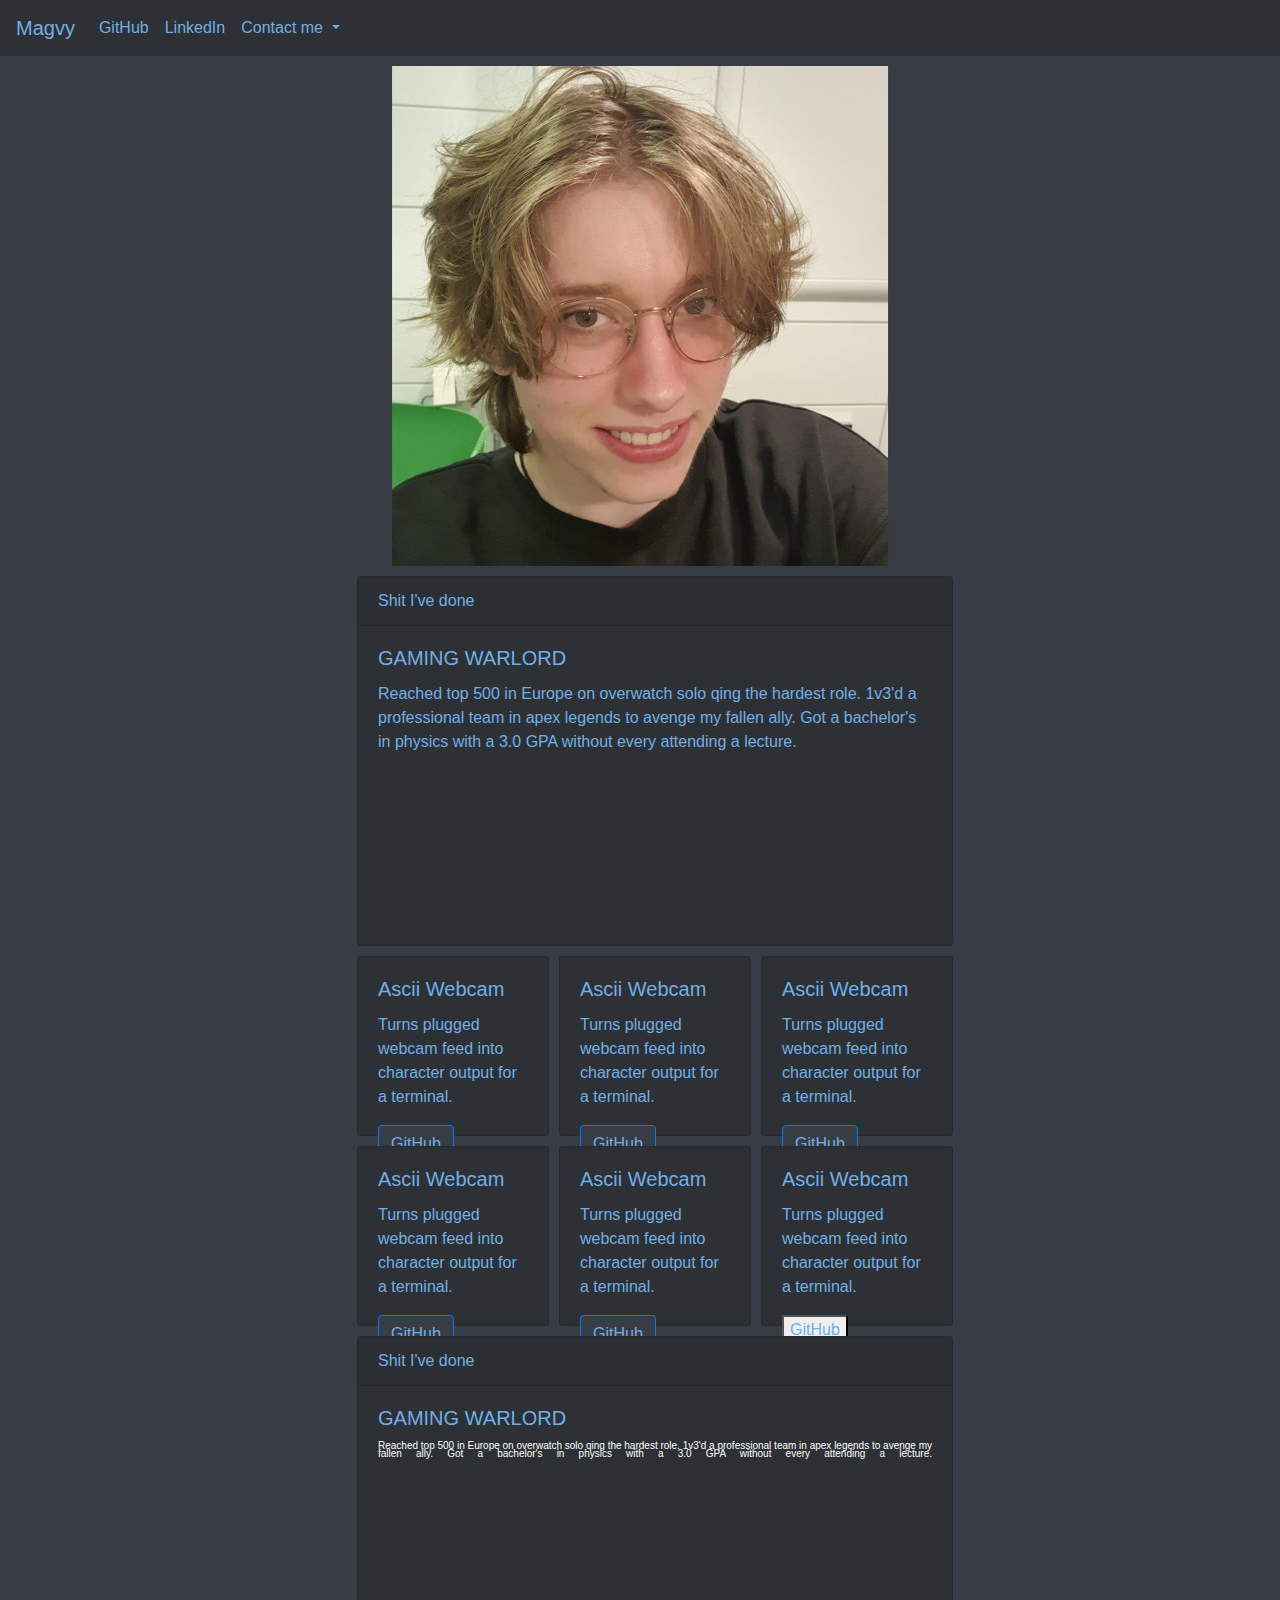
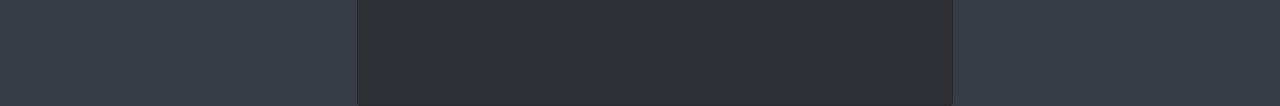
==== index.html @ 87fff4fb "awd" ====
<!DOCTYPE html>
<html lang="en">

    <head>
      <link rel="stylesheet" href="https://cdn.jsdelivr.net/npm/bootstrap@4.0.0/dist/css/bootstrap.min.css" integrity="sha384-Gn5384xqQ1aoWXA+058RXPxPg6fy4IWvTNh0E263XmFcJlSAwiGgFAW/dAiS6JXm" crossorigin="anonymous">
      <link href="style.css" rel="stylesheet" type="text/css">
    </head>

    <body>
        <nav class="navbar navbar-expand-lg navbar-dark bg-dark">
            <a class="navbar-brand" href="#"> Magvy </a>
            <button class="navbar-toggler" type="button" data-toggle="collapse" data-target="#navbarNavDropdown" aria-controls="navbarNavDropdown" aria-expanded="false" aria-label="Toggle navigation">
              <span class="navbar-toggler-icon"></span>
            </button>
            <div class="collapse navbar-collapse" id="navbarNavDropdown">
              <ul class="navbar-nav">
                <li class="nav-item">
                  <a class="nav-link" href="#">GitHub</a>
                </li>
                <li class="nav-item">
                  <a class="nav-link" href="#">LinkedIn</a>
                </li>
                <li class="nav-item dropdown">
                  <a class="nav-link dropdown-toggle" href="#" id="navbarDropdownMenuLink" data-toggle="dropdown" aria-haspopup="true" aria-expanded="false">
                    Contact me
                  </a>
                  <div class="dropdown-menu" aria-labelledby="navbarDropdownMenuLink">
                    <a class="dropdown-item" href="#">Action</a>
                    <a class="dropdown-item" href="#">Another action</a>
                    <a class="dropdown-item" href="#">Something else here</a>
                  </div>
                </li>
              </ul>
            </div>
        </nav>

        <div id="carouselExampleSlidesOnly" class="carousel slide" data-ride="carousel" data-interval="100000">
            <div class="carousel-inner">
              <div class="carousel-item active">
                <img class="d-block h-20" src="./resources/Mark1.jpg" alt="First slide">
              </div>
              <div class="carousel-item">
                <img class="d-block h-20" src="./resources/Mark2.jpg" alt="Second slide">
              </div>
              <div class="carousel-item">
                <img class="d-block h-20" src="./resources/Mark3.jpg" alt="Third slide">
              </div>
              <div class="carousel-item">
                <img class="d-block h-20" src="./resources/Mark4.jpg" alt="Fourth slide">
              </div>
            </div>
        </div>

        <div class="container">
            <div class="card text-white bg-dark mb-3" id="work" style="width: 54rem;">
                <div class="card-header">Shit I've done</div>
                <div class="card-body">
                <h5 class="card-title">GAMING WARLORD</h5>
                <p class="card-text">Reached top 500 in Europe on overwatch solo qing the hardest role. 1v3'd a professional team in apex legends to avenge my fallen ally. Got a bachelor's in physics with a 3.0 GPA without every attending a lecture.</p>
                </div>
            </div>

            <div class="card" style="width: 18rem;">
                <div class="card-body">
                    <h5 class="card-title">Ascii Webcam</h5>
                    <p class="card-text">Turns plugged webcam feed into character output for a terminal.</p>
                    <a href="#" class="btn btn-primary">GitHub</a>
                </div>
            </div>
            <div class="card" style="width: 18rem;">
                <div class="card-body">
                    <h5 class="card-title">Ascii Webcam</h5>
                    <p class="card-text">Turns plugged webcam feed into character output for a terminal.</p>
                    <a href="#" class="btn btn-primary">GitHub</a>
                </div>
            </div>
            <div class="card" style="width: 18rem;">
                <div class="card-body">
                    <h5 class="card-title">Ascii Webcam</h5>
                    <p class="card-text">Turns plugged webcam feed into character output for a terminal.</p>
                    <a href="#" class="btn btn-primary">GitHub</a>
                </div>
            </div>
            <div class="card" style="width: 18rem;">
                <div class="card-body">
                    <h5 class="card-title">Ascii Webcam</h5>
                    <p class="card-text">Turns plugged webcam feed into character output for a terminal.</p>
                    <a href="#" class="btn btn-primary">GitHub</a>
                </div>
            </div>
            <div class="card" style="width: 18rem;">
                <div class="card-body">
                    <h5 class="card-title">Ascii Webcam</h5>
                    <p class="card-text">Turns plugged webcam feed into character output for a terminal.</p>
                    <a href="#" class="btn btn-primary">GitHub</a>
                </div>
            </div>
            <div class="card" style="width: 18rem;">
                <div class="card-body">
                    <h5 class="card-title">Ascii Webcam</h5>
                    <p class="card-text">Turns plugged webcam feed into character output for a terminal.</p>
                    <button id="button" type="button">GitHub</button>
                </div>
            </div>

          <div class="card text-white bg-dark mb-3" id="torus" style="width: 54rem;">
            <div class="card-header">Shit I've done</div>
            <div class="card-body">
            <h5 class="card-title">GAMING WARLORD</h5>
            <p class="card-text" id="torus-text">Reached top 500 in Europe on overwatch solo qing the hardest role. 1v3'd a professional team in apex legends to avenge my fallen ally. Got a bachelor's in physics with a 3.0 GPA without every attending a lecture.</p>
            </div>
          </div>
        </div>

        
        
        <script src="https://code.jquery.com/jquery-3.2.1.slim.min.js" integrity="sha384-KJ3o2DKtIkvYIK3UENzmM7KCkRr/rE9/Qpg6aAZGJwFDMVNA/GpGFF93hXpG5KkN" crossorigin="anonymous"></script>
        <script src="https://cdn.jsdelivr.net/npm/popper.js@1.12.9/dist/umd/popper.min.js" integrity="sha384-ApNbgh9B+Y1QKtv3Rn7W3mgPxhU9K/ScQsAP7hUibX39j7fakFPskvXusvfa0b4Q" crossorigin="anonymous"></script>
        <script src="https://cdn.jsdelivr.net/npm/bootstrap@4.0.0/dist/js/bootstrap.min.js" integrity="sha384-JZR6Spejh4U02d8jOt6vLEHfe/JQGiRRSQQxSfFWpi1MquVdAyjUar5+76PVCmYl" crossorigin="anonymous"></script>
        <script src="torus.js"></script>
    </body>

    
</html>
---- style.css ----
* {
    color: #72aee6 !important;
}

body {
    background-color: #383c44 !important;
}

.bg-dark {
    background-color:rgb(45, 49, 53) !important;
}

.carousel img {
    margin: auto;
    max-height: 500px;
}

.carousel {
    padding-top: 10px;
    padding-bottom: 10px;
}

.container {
    display: grid;
    grid-template-columns: repeat(6, 15vw);
    grid-template-rows: repeat(4, 20vh);
    gap: 10px;
    width: calc(90vw + 50px) !important;
    margin-left: auto;
    margin-right: auto;
}

#work {
    grid-area: 1 / 1 / 3 / 4;
    width: calc(45vw + 20px) !important;
    height: calc(40vh + 10px) !important;
    background-color:rgb(45, 49, 53) !important;
}

#work * {

}

.card {
    width: 15vw !important;
    height: 20vh !important;
    background-color:rgb(45, 49, 53) !important;
}

#torus {
    grid-area: 3 / 2 / 5 / 6 !important;
    /* width: calc(60vw + 30px) !important; */
    width: fit-content !important;
    height: calc(40vh + 10px) !important;
    background-color:rgb(45, 49, 53) !important;
}

#torus-text {
    font-size: 10px !important;
    line-height: 8px !important;
    color: white !important;
    white-space: pre-line;
    text-align: justify;
    -moz-text-align-last: justify;
    text-align-last: justify;
}

.btn {
    background-color: #383c44 !important;
}


@media (min-width: 1500px) {
    .container {
        max-width: min-content !important;
    }
}

@media (max-width: 1500px) {
    .container {
        grid-template-columns: repeat(3, 15vw);
        grid-template-rows: repeat(6, 20vh);
        width: calc(45vw + 20px) !important;
    }

    #work {
        grid-area: 1 / 1 / 3 / 4;
        width: calc(45vw + 20px) !important;
        height: calc(40vh + 10px) !important;
    }

    #torus {
        grid-area: 5 / 1 / 7 / 4 !important;
    }
}
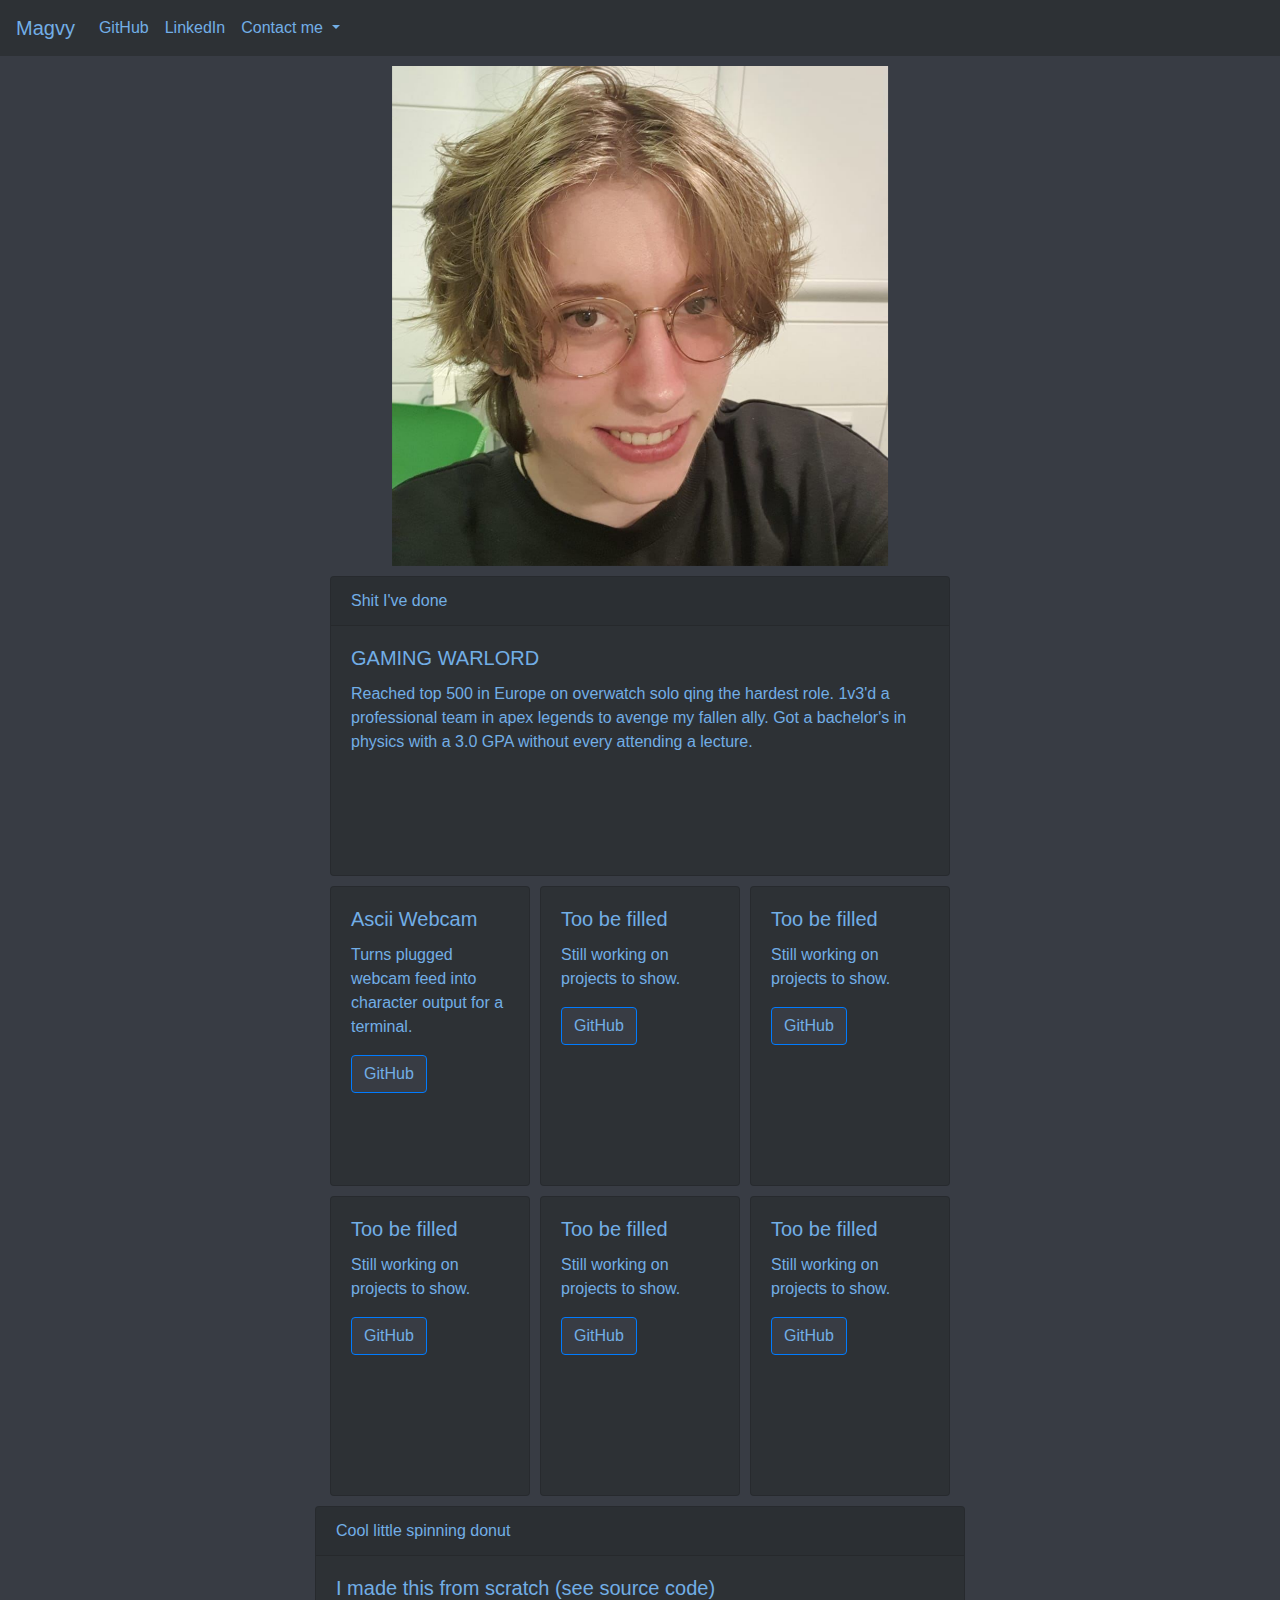
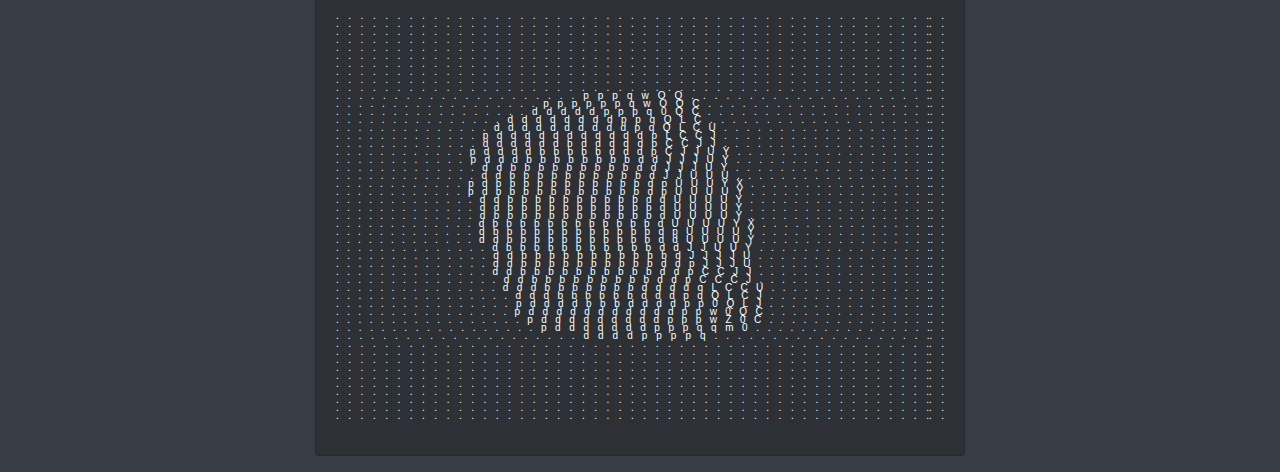
==== commit 6433a1e2: "finalized" ====
--- a/index.html
+++ b/index.html
@@ -8,17 +8,17 @@
 
     <body>
         <nav class="navbar navbar-expand-lg navbar-dark bg-dark">
-            <a class="navbar-brand" href="#"> Magvy </a>
+            <a class="navbar-brand" href="#" target="_blank"> Magvy </a>
             <button class="navbar-toggler" type="button" data-toggle="collapse" data-target="#navbarNavDropdown" aria-controls="navbarNavDropdown" aria-expanded="false" aria-label="Toggle navigation">
               <span class="navbar-toggler-icon"></span>
             </button>
             <div class="collapse navbar-collapse" id="navbarNavDropdown">
               <ul class="navbar-nav">
                 <li class="nav-item">
-                  <a class="nav-link" href="#">GitHub</a>
+                  <a class="nav-link" href="https://github.com/Magvyy" target="_blank">GitHub</a>
                 </li>
                 <li class="nav-item">
-                  <a class="nav-link" href="#">LinkedIn</a>
+                  <a class="nav-link" href="https://www.linkedin.com/in/markus-halsvik-851790248/" target="_blank">LinkedIn</a>
                 </li>
                 <li class="nav-item dropdown">
                   <a class="nav-link dropdown-toggle" href="#" id="navbarDropdownMenuLink" data-toggle="dropdown" aria-haspopup="true" aria-expanded="false">
@@ -34,7 +34,7 @@
             </div>
         </nav>
 
-        <div id="carouselExampleSlidesOnly" class="carousel slide" data-ride="carousel" data-interval="100000">
+        <div id="carouselExampleSlidesOnly" class="carousel slide" data-ride="carousel" data-interval="2000">
             <div class="carousel-inner">
               <div class="carousel-item active">
                 <img class="d-block h-20" src="./resources/Mark1.jpg" alt="First slide">
@@ -64,51 +64,64 @@
                 <div class="card-body">
                     <h5 class="card-title">Ascii Webcam</h5>
                     <p class="card-text">Turns plugged webcam feed into character output for a terminal.</p>
-                    <a href="#" class="btn btn-primary">GitHub</a>
+                    <a href="https://github.com/Magvyy/WebcamAscii" target="_blank" class="btn btn-primary">GitHub</a>
                 </div>
             </div>
             <div class="card" style="width: 18rem;">
                 <div class="card-body">
-                    <h5 class="card-title">Ascii Webcam</h5>
-                    <p class="card-text">Turns plugged webcam feed into character output for a terminal.</p>
-                    <a href="#" class="btn btn-primary">GitHub</a>
+                    <h5 class="card-title">Too be filled</h5>
+                    <p class="card-text">Still working on projects to show.</p>
+                    <a href="#" target="_blank" class="btn btn-primary">GitHub</a>
                 </div>
             </div>
             <div class="card" style="width: 18rem;">
                 <div class="card-body">
-                    <h5 class="card-title">Ascii Webcam</h5>
-                    <p class="card-text">Turns plugged webcam feed into character output for a terminal.</p>
-                    <a href="#" class="btn btn-primary">GitHub</a>
+                    <h5 class="card-title">Too be filled</h5>
+                    <p class="card-text">Still working on projects to show.</p>
+                    <a href="#" target="_blank" class="btn btn-primary">GitHub</a>
                 </div>
             </div>
             <div class="card" style="width: 18rem;">
                 <div class="card-body">
-                    <h5 class="card-title">Ascii Webcam</h5>
-                    <p class="card-text">Turns plugged webcam feed into character output for a terminal.</p>
-                    <a href="#" class="btn btn-primary">GitHub</a>
+                    <h5 class="card-title">Too be filled</h5>
+                    <p class="card-text">Still working on projects to show.</p>
+                    <a href="#" target="_blank" class="btn btn-primary">GitHub</a>
                 </div>
             </div>
             <div class="card" style="width: 18rem;">
                 <div class="card-body">
-                    <h5 class="card-title">Ascii Webcam</h5>
-                    <p class="card-text">Turns plugged webcam feed into character output for a terminal.</p>
-                    <a href="#" class="btn btn-primary">GitHub</a>
+                    <h5 class="card-title">Too be filled</h5>
+                    <p class="card-text">Still working on projects to show.</p>
+                    <a href="#" target="_blank" class="btn btn-primary">GitHub</a>
                 </div>
             </div>
             <div class="card" style="width: 18rem;">
                 <div class="card-body">
-                    <h5 class="card-title">Ascii Webcam</h5>
-                    <p class="card-text">Turns plugged webcam feed into character output for a terminal.</p>
-                    <button id="button" type="button">GitHub</button>
+                    <h5 class="card-title">Too be filled</h5>
+                    <p class="card-text">Still working on projects to show.</p>
+                    <a href="#" target="_blank" class="btn btn-primary">GitHub</a>
                 </div>
             </div>
-
+        </div>
+        
+        <div class="torus-container">
           <div class="card text-white bg-dark mb-3" id="torus" style="width: 54rem;">
-            <div class="card-header">Shit I've done</div>
+            <div class="card-header">Cool little spinning donut</div>
             <div class="card-body">
-            <h5 class="card-title">GAMING WARLORD</h5>
-            <p class="card-text" id="torus-text">Reached top 500 in Europe on overwatch solo qing the hardest role. 1v3'd a professional team in apex legends to avenge my fallen ally. Got a bachelor's in physics with a 3.0 GPA without every attending a lecture.</p>
+            <h5 class="card-title">I made this from scratch (see <a href="torus.js" target="_blank">source code</a>)</h5>
+            <p class="card-text" id="torus-text"></p>
             </div>
+          </div>
+        </div>
+        
+        <div class="dhops-container">
+          <div id="dhops1">
+            <h3>The Goat</h3>
+            <a href="https://asemtayeh.github.io/AsemTayehProfile/" target="_blank" ><img src="./resources/dhops.png"></a>
+          </div>
+          <div id="dhops1">
+            <h3>The Goat</h3>
+            <a href="https://asemtayeh.github.io/AsemTayehProfile/" target="_blank" ><img src="./resources/dhops.png"></a>
           </div>
         </div>
 
--- a/style.css
+++ b/style.css
@@ -25,35 +25,37 @@
 .container {
     display: grid;
     grid-template-columns: repeat(6, 15vw);
-    grid-template-rows: repeat(4, 20vh);
+    grid-template-rows: repeat(2, 20vh);
     gap: 10px;
     width: calc(90vw + 50px) !important;
-    margin-left: auto;
-    margin-right: auto;
+    justify-content: center;
 }
 
 #work {
-    grid-area: 1 / 1 / 3 / 4;
-    width: calc(45vw + 20px) !important;
-    height: calc(40vh + 10px) !important;
+    grid-row: span 2;
+    grid-column: span 3;
+    width: 100% !important;
+    height: 100% !important;
     background-color:rgb(45, 49, 53) !important;
 }
 
-#work * {
-
+.card {
+    width: 100% !important;
+    height: 100% !important;
+    background-color:rgb(45, 49, 53) !important;
+    box-sizing: border-box;
 }
 
-.card {
-    width: 15vw !important;
-    height: 20vh !important;
-    background-color:rgb(45, 49, 53) !important;
+.torus-container {
+    width: 100%;
+    display: flex;
+    justify-content: center;
+    margin-top: 10px;
 }
 
 #torus {
-    grid-area: 3 / 2 / 5 / 6 !important;
-    /* width: calc(60vw + 30px) !important; */
-    width: fit-content !important;
-    height: calc(40vh + 10px) !important;
+    width: 650px !important;
+    height: 550px !important;
     background-color:rgb(45, 49, 53) !important;
 }
 
@@ -61,7 +63,7 @@
     font-size: 10px !important;
     line-height: 8px !important;
     color: white !important;
-    white-space: pre-line;
+    white-space: pre;
     text-align: justify;
     -moz-text-align-last: justify;
     text-align-last: justify;
@@ -71,27 +73,46 @@
     background-color: #383c44 !important;
 }
 
-
-@media (min-width: 1500px) {
-    .container {
-        max-width: min-content !important;
-    }
+.dhops-container {
+    display: flex;
+    justify-content: space-between;
 }
 
-@media (max-width: 1500px) {
+.dhops-container {
+    display: flex;
+    justify-content: space-between;
+}
+
+@media (max-width: 1800px) {
+    .dhops-container {
+        display: none;
+    }
+
     .container {
-        grid-template-columns: repeat(3, 15vw);
-        grid-template-rows: repeat(6, 20vh);
+        grid-template-columns: repeat(3, minmax(200px, 25vw));
+        grid-template-rows: repeat(3, minmax(300px, 20vh));
         width: calc(45vw + 20px) !important;
     }
 
     #work {
-        grid-area: 1 / 1 / 3 / 4;
+        grid-row: span 1;
+        grid-column: span 3;
+        width: 100% !important;
+        height: 100% !important;
+    }
+}
+
+@media (max-width: 1200px) {
+    .container {
+        grid-template-columns: repeat(2, minmax(200px, 25vw));
+        grid-template-rows: repeat(4, minmax(300px, 20vh));
         width: calc(45vw + 20px) !important;
-        height: calc(40vh + 10px) !important;
     }
 
-    #torus {
-        grid-area: 5 / 1 / 7 / 4 !important;
+    #work {
+        grid-row: span 1;
+        grid-column: span 2;
+        width: 100% !important;
+        height: 100% !important;
     }
 }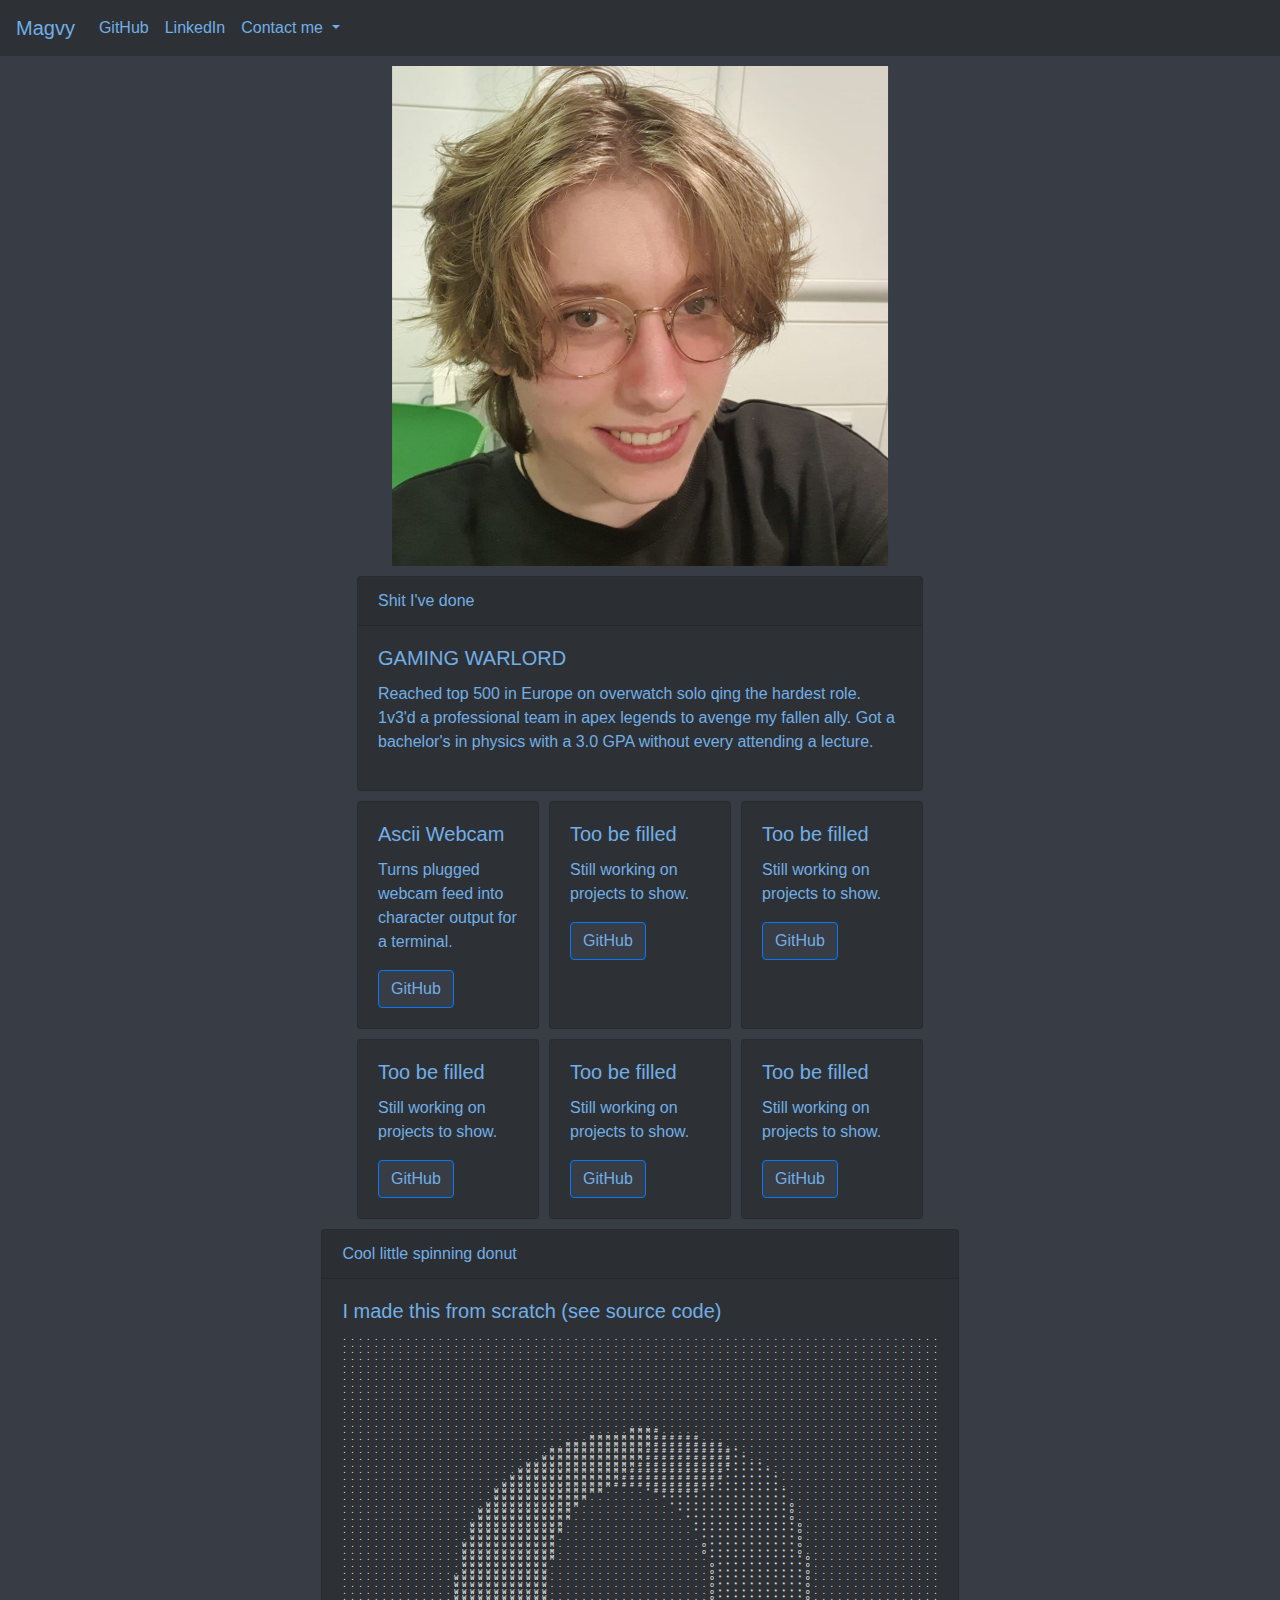
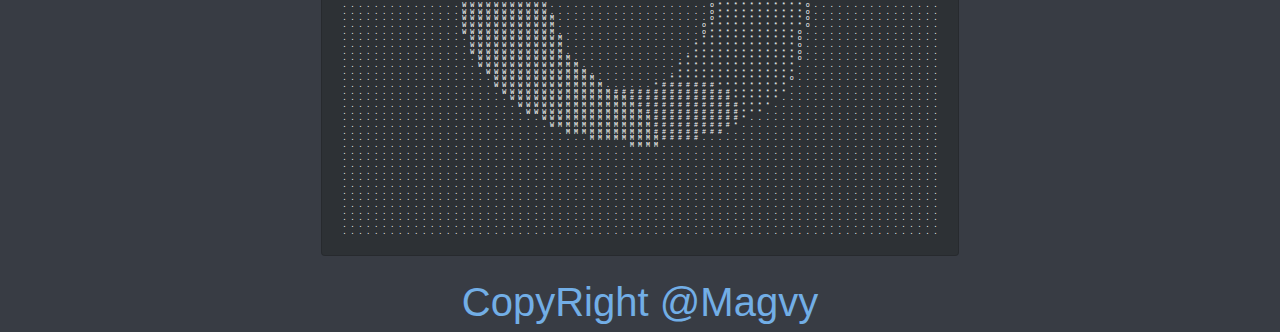
==== commit fc1d565e: "wad" ====
--- a/index.html
+++ b/index.html
@@ -4,6 +4,7 @@
     <head>
       <link rel="stylesheet" href="https://cdn.jsdelivr.net/npm/bootstrap@4.0.0/dist/css/bootstrap.min.css" integrity="sha384-Gn5384xqQ1aoWXA+058RXPxPg6fy4IWvTNh0E263XmFcJlSAwiGgFAW/dAiS6JXm" crossorigin="anonymous">
       <link href="style.css" rel="stylesheet" type="text/css">
+      <title>Magvy's Portfolio</title>
     </head>
 
     <body>
@@ -115,11 +116,12 @@
         </div>
         
         <div class="dhops-container">
-          <div id="dhops1">
+          <div id="dhops">
             <h3>The Goat</h3>
             <a href="https://asemtayeh.github.io/AsemTayehProfile/" target="_blank" ><img src="./resources/dhops.png"></a>
           </div>
-          <div id="dhops1">
+          <footer>CopyRight @Magvy</footer>
+          <div id="dhops">
             <h3>The Goat</h3>
             <a href="https://asemtayeh.github.io/AsemTayehProfile/" target="_blank" ><img src="./resources/dhops.png"></a>
           </div>
--- a/style.css
+++ b/style.css
@@ -24,8 +24,8 @@
 
 .container {
     display: grid;
-    grid-template-columns: repeat(6, 15vw);
-    grid-template-rows: repeat(2, 20vh);
+    grid-template-columns: repeat(6, minmax(fit-content, 15vw));
+    grid-template-rows: repeat(2, minmax(fit-content, 15vh));
     gap: 10px;
     width: calc(90vw + 50px) !important;
     justify-content: center;
@@ -54,19 +54,17 @@
 }
 
 #torus {
-    width: 650px !important;
-    height: 550px !important;
+    max-width: fit-content;
+    max-height: fit-content;
+    min-width: fit-content;
+    min-height: fit-content;
     background-color:rgb(45, 49, 53) !important;
 }
 
 #torus-text {
-    font-size: 10px !important;
-    line-height: 8px !important;
+    font-family: monospace;
     color: white !important;
     white-space: pre;
-    text-align: justify;
-    -moz-text-align-last: justify;
-    text-align-last: justify;
 }
 
 .btn {
@@ -78,19 +76,23 @@
     justify-content: space-between;
 }
 
-.dhops-container {
-    display: flex;
-    justify-content: space-between;
+footer {
+    /* align-content: flex-end; */
+    font-size: 40px;
 }
 
 @media (max-width: 1800px) {
-    .dhops-container {
+    #dhops {
         display: none;
     }
 
+    footer {
+        margin: 0 auto;
+    }
+
     .container {
-        grid-template-columns: repeat(3, minmax(200px, 25vw));
-        grid-template-rows: repeat(3, minmax(300px, 20vh));
+        grid-template-columns: repeat(3, minmax(fit-content, 25vw));
+        grid-template-rows: repeat(3, minmax(fit-content, 20vh));
         width: calc(45vw + 20px) !important;
     }
 
@@ -104,15 +106,13 @@
 
 @media (max-width: 1200px) {
     .container {
-        grid-template-columns: repeat(2, minmax(200px, 25vw));
-        grid-template-rows: repeat(4, minmax(300px, 20vh));
+        grid-template-columns: repeat(2, minmax(fit-content, 25vw));
+        grid-template-rows: repeat(4, minmax(fit-content, 20vh));
         width: calc(45vw + 20px) !important;
     }
 
     #work {
         grid-row: span 1;
         grid-column: span 2;
-        width: 100% !important;
-        height: 100% !important;
     }
 }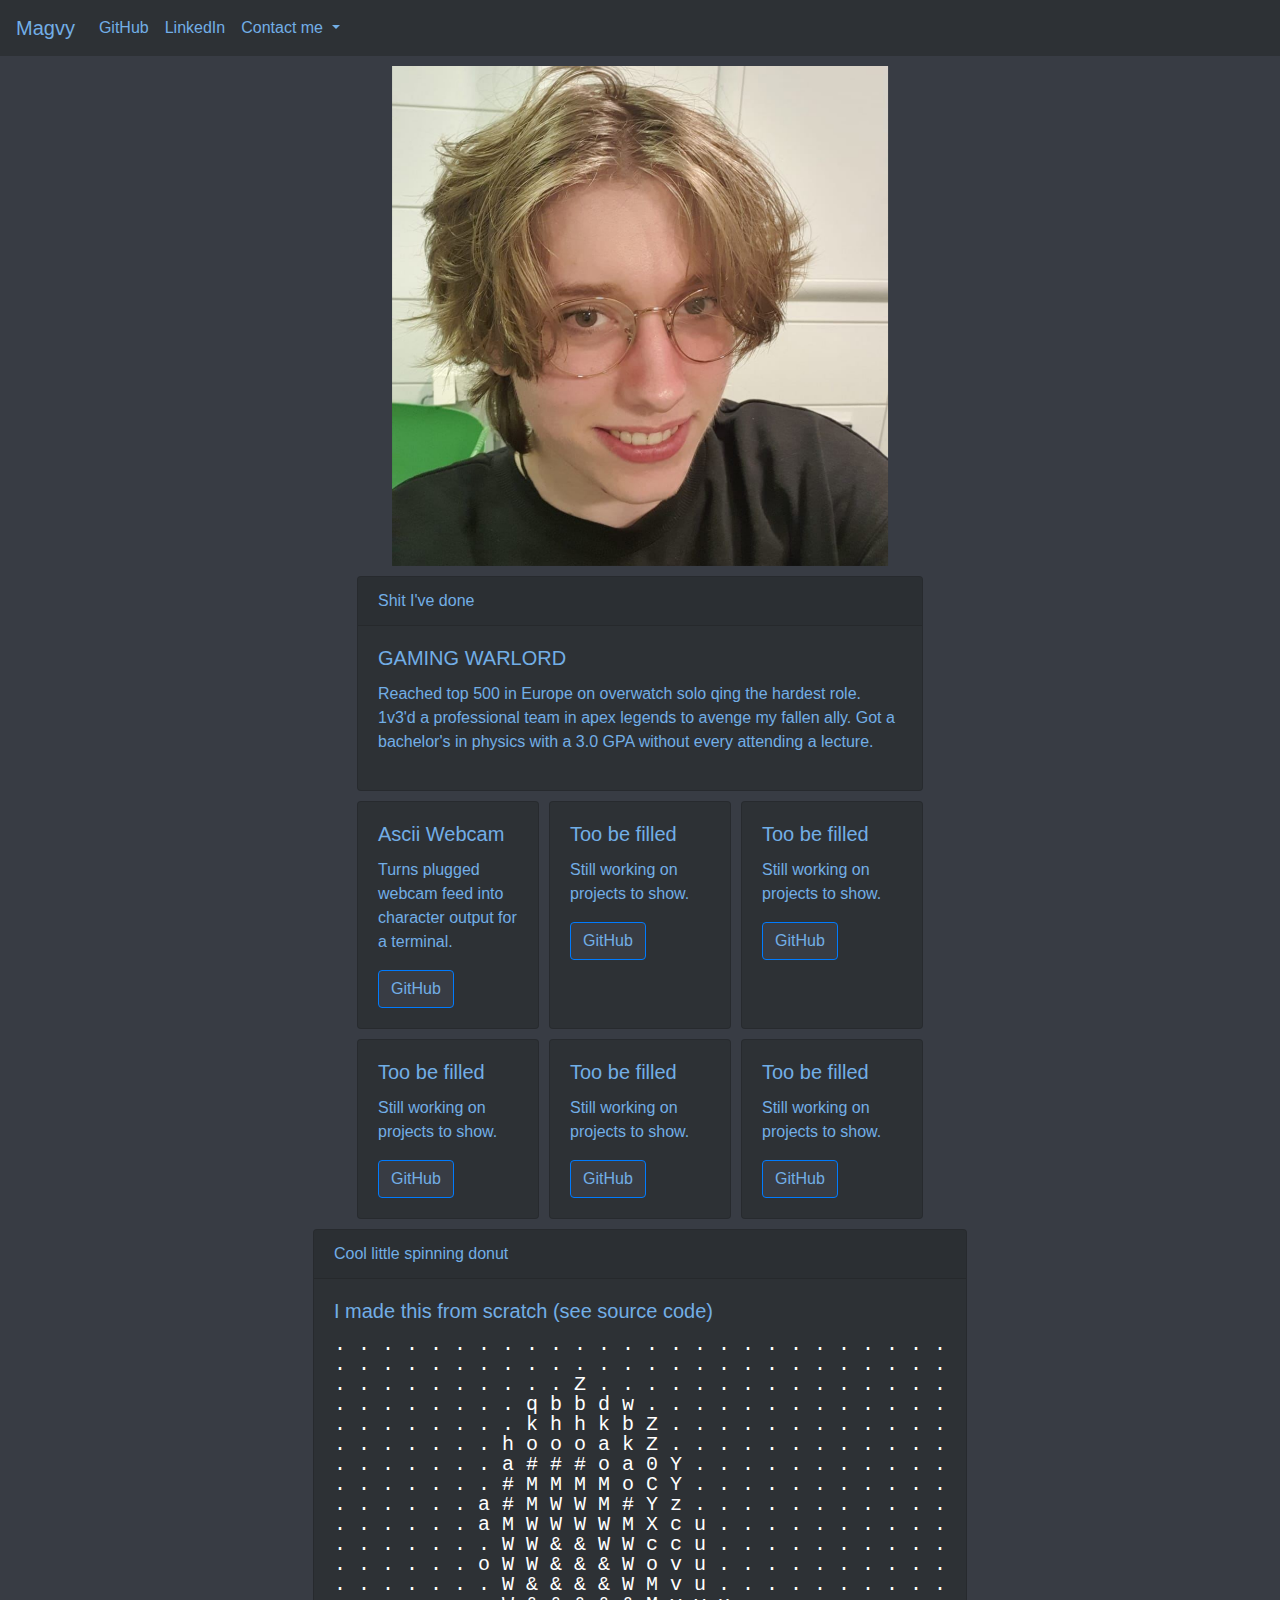
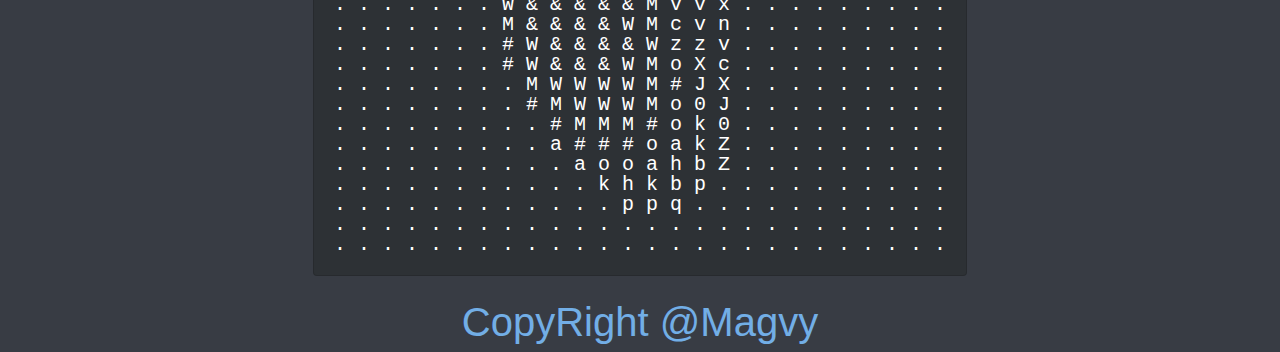
==== commit c49e53c8: "fixed for phone" ====
--- a/index.html
+++ b/index.html
@@ -8,7 +8,7 @@
     </head>
 
     <body>
-        <nav class="navbar navbar-expand-lg navbar-dark bg-dark">
+        <nav id="nav" class="navbar navbar-expand-lg navbar-dark bg-dark">
             <a class="navbar-brand" href="#" target="_blank"> Magvy </a>
             <button class="navbar-toggler" type="button" data-toggle="collapse" data-target="#navbarNavDropdown" aria-controls="navbarNavDropdown" aria-expanded="false" aria-label="Toggle navigation">
               <span class="navbar-toggler-icon"></span>
--- a/style.css
+++ b/style.css
@@ -104,7 +104,7 @@
     }
 }
 
-@media (max-width: 1200px) {
+@media (max-width: 991px) {
     .container {
         grid-template-columns: repeat(2, minmax(fit-content, 25vw));
         grid-template-rows: repeat(4, minmax(fit-content, 20vh));
@@ -115,4 +115,13 @@
         grid-row: span 1;
         grid-column: span 2;
     }
-}+
+    .navbar-toggler {
+        height: 60px;
+        width: 80px;
+    }
+
+    .navbar-brand {
+        font-size: 50px;
+    }
+}
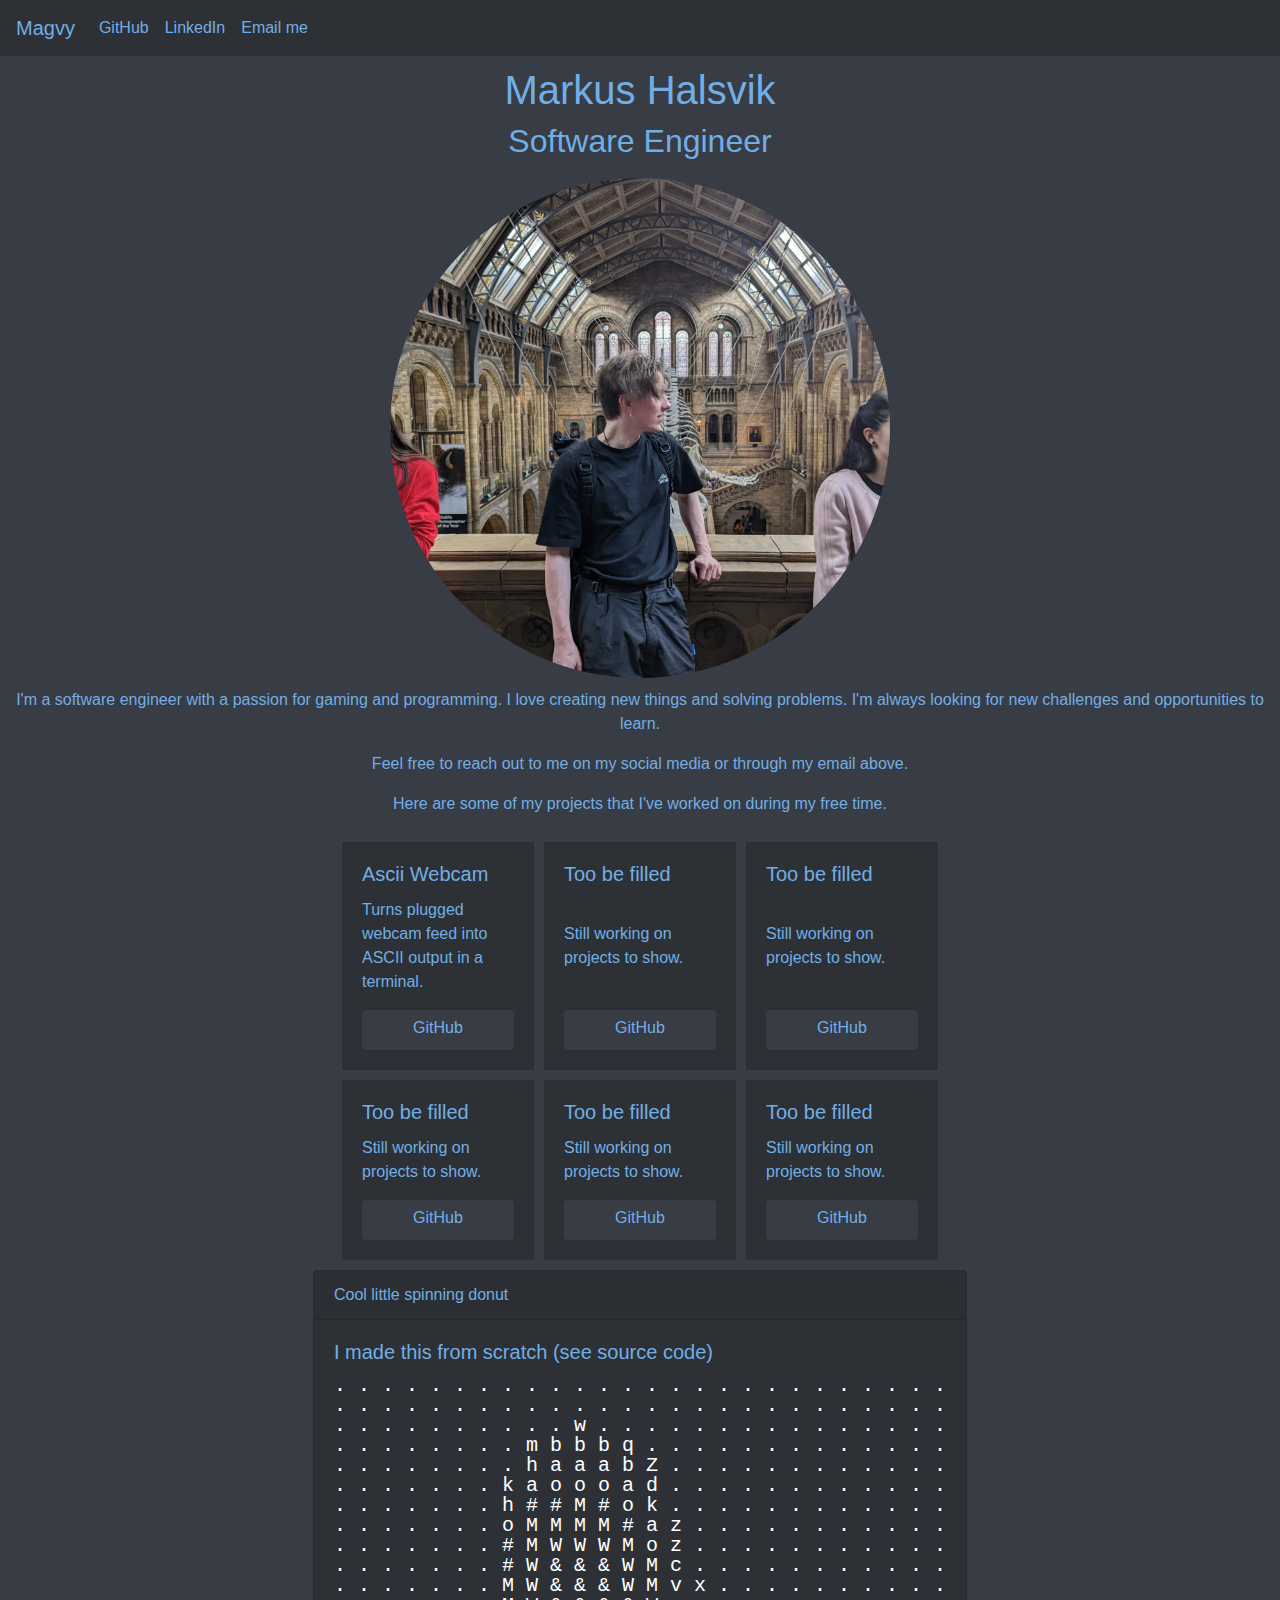
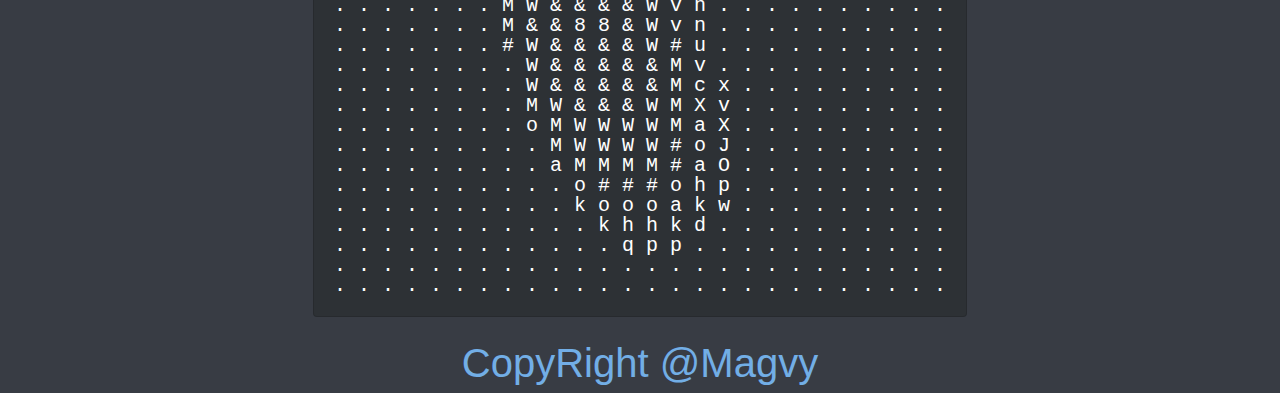
==== commit 05d25ebe: "A little better" ====
--- a/index.html
+++ b/index.html
@@ -21,87 +21,70 @@
                 <li class="nav-item">
                   <a class="nav-link" href="https://www.linkedin.com/in/markus-halsvik-851790248/" target="_blank">LinkedIn</a>
                 </li>
-                <li class="nav-item dropdown">
-                  <a class="nav-link dropdown-toggle" href="#" id="navbarDropdownMenuLink" data-toggle="dropdown" aria-haspopup="true" aria-expanded="false">
-                    Contact me
-                  </a>
-                  <div class="dropdown-menu" aria-labelledby="navbarDropdownMenuLink">
-                    <a class="dropdown-item" href="#">Action</a>
-                    <a class="dropdown-item" href="#">Another action</a>
-                    <a class="dropdown-item" href="#">Something else here</a>
-                  </div>
+                <li class="nav-item">
+                  <a class="nav-link" href="mailto:Mhalsvik@gmail.com">Email me</a>
                 </li>
               </ul>
             </div>
         </nav>
 
-        <div id="carouselExampleSlidesOnly" class="carousel slide" data-ride="carousel" data-interval="2000">
-            <div class="carousel-inner">
-              <div class="carousel-item active">
-                <img class="d-block h-20" src="./resources/Mark1.jpg" alt="First slide">
-              </div>
-              <div class="carousel-item">
-                <img class="d-block h-20" src="./resources/Mark2.jpg" alt="Second slide">
-              </div>
-              <div class="carousel-item">
-                <img class="d-block h-20" src="./resources/Mark3.jpg" alt="Third slide">
-              </div>
-              <div class="carousel-item">
-                <img class="d-block h-20" src="./resources/Mark4.jpg" alt="Fourth slide">
-              </div>
-            </div>
+        <div id="me">
+            <h1>Markus Halsvik</h1>
+            <h2>Software Engineer</h2>
+            <img src="resources/Mark2.jpg" alt="Magvy" class="rounded-circle" id="profile-pic">
+            <!-- <svg
+            viewBox="-150 50 400 400"
+            xmlns="http://www.w3.org/2000/svg"
+            >
+            <path
+              id="circlePath"
+              d="
+                M 10, 50
+                a 40,40 0 1,1 80,0
+                40,40 0 1,1 -80,0
+              "
+            />
+            <text>
+              <textPath href="#circlePath">
+                Your text here!
+              </textPath>
+            </text> -->
+            </svg>
+            <p>I'm a software engineer with a passion for gaming and programming. I love creating new things and solving problems. I'm always looking for new challenges and opportunities to learn.</p>
+            <p>Feel free to reach out to me on my social media or through my email above.</p>
+            <p>Here are some of my projects that I've worked on during my free time.</p>            
         </div>
 
-        <div class="container">
-            <div class="card text-white bg-dark mb-3" id="work" style="width: 54rem;">
-                <div class="card-header">Shit I've done</div>
-                <div class="card-body">
-                <h5 class="card-title">GAMING WARLORD</h5>
-                <p class="card-text">Reached top 500 in Europe on overwatch solo qing the hardest role. 1v3'd a professional team in apex legends to avenge my fallen ally. Got a bachelor's in physics with a 3.0 GPA without every attending a lecture.</p>
-                </div>
+        <div class="container" id="projects">
+            <div class="project-card" style="width: 18rem;">
+                <h5 class="card-title">Ascii Webcam</h5>
+                <p class="card-text">Turns plugged webcam feed into ASCII output in a terminal.</p>
+                <a href="https://github.com/Magvyy/WebcamAscii" target="_blank" class="btn btn-primary">GitHub</a>
             </div>
-
-            <div class="card" style="width: 18rem;">
-                <div class="card-body">
-                    <h5 class="card-title">Ascii Webcam</h5>
-                    <p class="card-text">Turns plugged webcam feed into character output for a terminal.</p>
-                    <a href="https://github.com/Magvyy/WebcamAscii" target="_blank" class="btn btn-primary">GitHub</a>
-                </div>
+            <div class="project-card" style="width: 18rem;">
+                <h5 class="card-title">Too be filled</h5>
+                <p class="card-text">Still working on projects to show.</p>
+                <a href="#" target="_blank" class="btn btn-primary">GitHub</a>
             </div>
-            <div class="card" style="width: 18rem;">
-                <div class="card-body">
-                    <h5 class="card-title">Too be filled</h5>
-                    <p class="card-text">Still working on projects to show.</p>
-                    <a href="#" target="_blank" class="btn btn-primary">GitHub</a>
-                </div>
+            <div class="project-card" style="width: 18rem;">
+                <h5 class="card-title">Too be filled</h5>
+                <p class="card-text">Still working on projects to show.</p>
+                <a href="#" target="_blank" class="btn btn-primary">GitHub</a>
             </div>
-            <div class="card" style="width: 18rem;">
-                <div class="card-body">
-                    <h5 class="card-title">Too be filled</h5>
-                    <p class="card-text">Still working on projects to show.</p>
-                    <a href="#" target="_blank" class="btn btn-primary">GitHub</a>
-                </div>
+            <div class="project-card" style="width: 18rem;">
+                <h5 class="card-title">Too be filled</h5>
+                <p class="card-text">Still working on projects to show.</p>
+                <a href="#" target="_blank" class="btn btn-primary">GitHub</a>
             </div>
-            <div class="card" style="width: 18rem;">
-                <div class="card-body">
-                    <h5 class="card-title">Too be filled</h5>
-                    <p class="card-text">Still working on projects to show.</p>
-                    <a href="#" target="_blank" class="btn btn-primary">GitHub</a>
-                </div>
+            <div class="project-card" style="width: 18rem;">
+                <h5 class="card-title">Too be filled</h5>
+                <p class="card-text">Still working on projects to show.</p>
+                <a href="#" target="_blank" class="btn btn-primary">GitHub</a>
             </div>
-            <div class="card" style="width: 18rem;">
-                <div class="card-body">
-                    <h5 class="card-title">Too be filled</h5>
-                    <p class="card-text">Still working on projects to show.</p>
-                    <a href="#" target="_blank" class="btn btn-primary">GitHub</a>
-                </div>
-            </div>
-            <div class="card" style="width: 18rem;">
-                <div class="card-body">
-                    <h5 class="card-title">Too be filled</h5>
-                    <p class="card-text">Still working on projects to show.</p>
-                    <a href="#" target="_blank" class="btn btn-primary">GitHub</a>
-                </div>
+            <div class="project-card" style="width: 18rem;">
+                <h5 class="card-title">Too be filled</h5>
+                <p class="card-text">Still working on projects to show.</p>
+                <a href="#" target="_blank" class="btn btn-primary">GitHub</a>  
             </div>
         </div>
         
--- a/style.css
+++ b/style.css
@@ -12,38 +12,53 @@
     background-color:rgb(45, 49, 53) !important;
 }
 
-.carousel img {
+#me {
+    display: flex;
+    flex-direction: column;
+    justify-content: center;
+    align-items: center;
+    margin-top: 10px;
+    margin-bottom: 10px;
+    text-align: center;
+}
+
+#me img {
     margin: auto;
     max-height: 500px;
+    margin-top: 10px;
+    margin-bottom: 10px;
 }
 
-.carousel {
-    padding-top: 10px;
-    padding-bottom: 10px;
-}
-
-.container {
+#projects {
     display: grid;
-    grid-template-columns: repeat(6, minmax(fit-content, 15vw));
-    grid-template-rows: repeat(2, minmax(fit-content, 15vh));
+    grid-template-columns: repeat(3, 15vw);
+    grid-template-rows: repeat(2, fit-content);
     gap: 10px;
     width: calc(90vw + 50px) !important;
     justify-content: center;
 }
 
-#work {
+/* #work {
     grid-row: span 2;
     grid-column: span 3;
     width: 100% !important;
     height: 100% !important;
     background-color:rgb(45, 49, 53) !important;
-}
+} */
 
-.card {
+.project-card {
     width: 100% !important;
     height: 100% !important;
     background-color:rgb(45, 49, 53) !important;
     box-sizing: border-box;
+    padding: 20px;
+    display: grid;
+    grid-template-rows: auto auto 40px;
+}
+
+.btn {
+    background-color: #383c44 !important;
+    border: none;
 }
 
 .torus-container {
@@ -65,10 +80,6 @@
     font-family: monospace;
     color: white !important;
     white-space: pre;
-}
-
-.btn {
-    background-color: #383c44 !important;
 }
 
 .dhops-container {
@@ -124,4 +135,12 @@
     .navbar-brand {
         font-size: 50px;
     }
+
+    .nav-item {
+        font-size: 25px;
+    }
+
+    .dropdown-item {
+        font-size: 25px;
+    }
 }
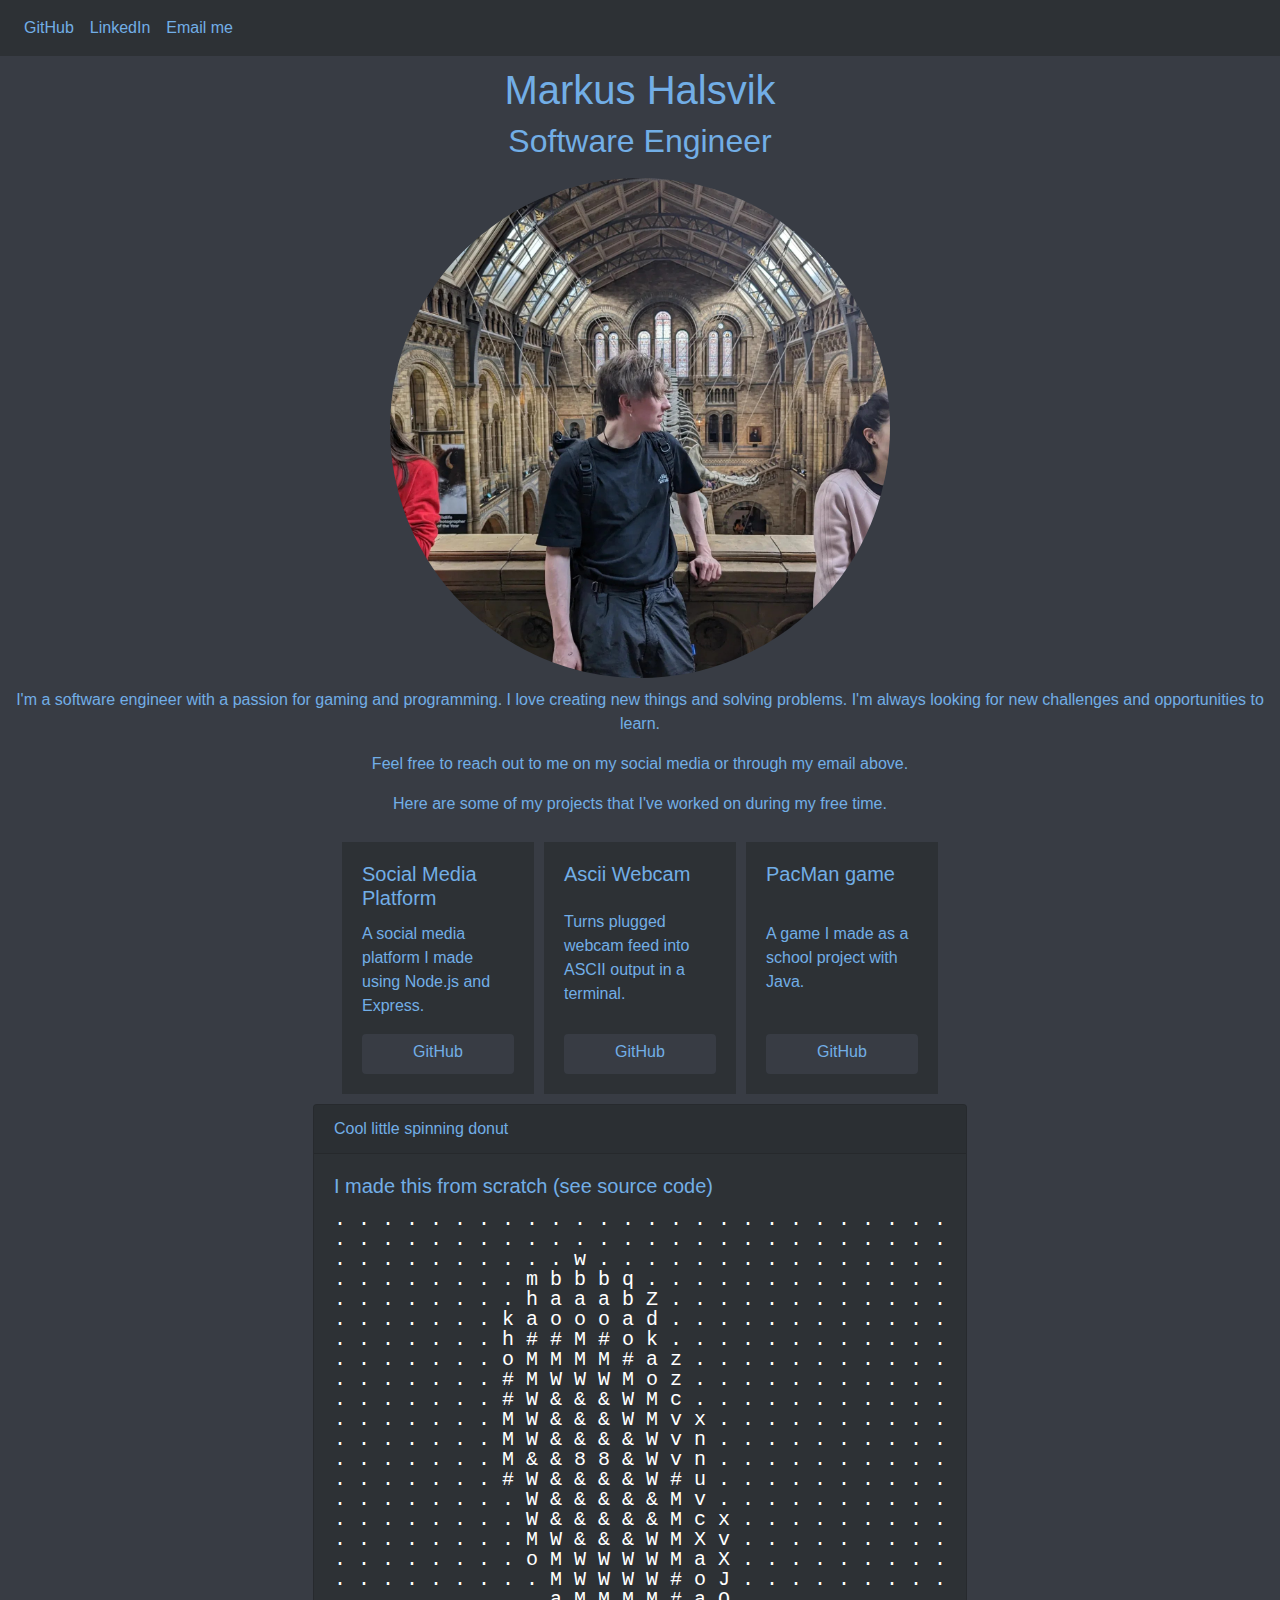
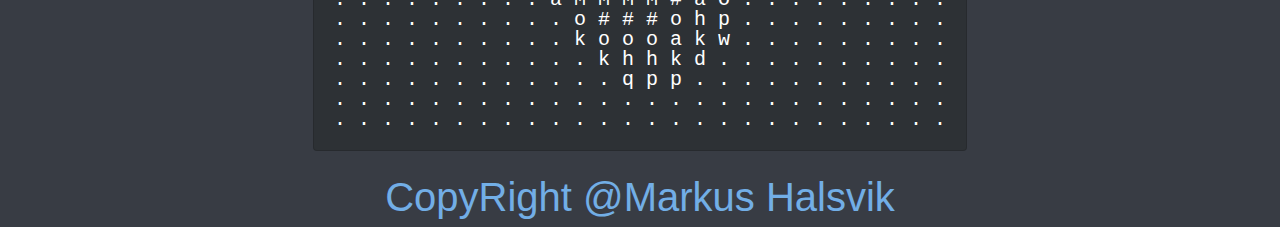
==== commit 749e80ee: "Ready-to-use portfolio" ====
--- a/index.html
+++ b/index.html
@@ -4,12 +4,12 @@
     <head>
       <link rel="stylesheet" href="https://cdn.jsdelivr.net/npm/bootstrap@4.0.0/dist/css/bootstrap.min.css" integrity="sha384-Gn5384xqQ1aoWXA+058RXPxPg6fy4IWvTNh0E263XmFcJlSAwiGgFAW/dAiS6JXm" crossorigin="anonymous">
       <link href="style.css" rel="stylesheet" type="text/css">
-      <title>Magvy's Portfolio</title>
+      <title>Markus' Portfolio</title>
     </head>
 
     <body>
         <nav id="nav" class="navbar navbar-expand-lg navbar-dark bg-dark">
-            <a class="navbar-brand" href="#" target="_blank"> Magvy </a>
+            <!-- <a class="navbar-brand" href="#" target="_blank"> Magvy </a> -->
             <button class="navbar-toggler" type="button" data-toggle="collapse" data-target="#navbarNavDropdown" aria-controls="navbarNavDropdown" aria-expanded="false" aria-label="Toggle navigation">
               <span class="navbar-toggler-icon"></span>
             </button>
@@ -31,24 +31,7 @@
         <div id="me">
             <h1>Markus Halsvik</h1>
             <h2>Software Engineer</h2>
-            <img src="resources/Mark2.jpg" alt="Magvy" class="rounded-circle" id="profile-pic">
-            <!-- <svg
-            viewBox="-150 50 400 400"
-            xmlns="http://www.w3.org/2000/svg"
-            >
-            <path
-              id="circlePath"
-              d="
-                M 10, 50
-                a 40,40 0 1,1 80,0
-                40,40 0 1,1 -80,0
-              "
-            />
-            <text>
-              <textPath href="#circlePath">
-                Your text here!
-              </textPath>
-            </text> -->
+            <img src="resources/Mark2.jpg" alt="Markus" class="rounded-circle" id="profile-pic">
             </svg>
             <p>I'm a software engineer with a passion for gaming and programming. I love creating new things and solving problems. I'm always looking for new challenges and opportunities to learn.</p>
             <p>Feel free to reach out to me on my social media or through my email above.</p>
@@ -57,34 +40,19 @@
 
         <div class="container" id="projects">
             <div class="project-card" style="width: 18rem;">
+                <h5 class="card-title">Social Media Platform</h5>
+                <p class="card-text">A social media platform I made using Node.js and Express.</p>
+                <a href="https://github.com/Magvyy/Social-Media-Platform" target="_blank" class="btn btn-primary">GitHub</a>
+            </div>
+            <div class="project-card" style="width: 18rem;">
                 <h5 class="card-title">Ascii Webcam</h5>
                 <p class="card-text">Turns plugged webcam feed into ASCII output in a terminal.</p>
                 <a href="https://github.com/Magvyy/WebcamAscii" target="_blank" class="btn btn-primary">GitHub</a>
             </div>
             <div class="project-card" style="width: 18rem;">
-                <h5 class="card-title">Too be filled</h5>
-                <p class="card-text">Still working on projects to show.</p>
-                <a href="#" target="_blank" class="btn btn-primary">GitHub</a>
-            </div>
-            <div class="project-card" style="width: 18rem;">
-                <h5 class="card-title">Too be filled</h5>
-                <p class="card-text">Still working on projects to show.</p>
-                <a href="#" target="_blank" class="btn btn-primary">GitHub</a>
-            </div>
-            <div class="project-card" style="width: 18rem;">
-                <h5 class="card-title">Too be filled</h5>
-                <p class="card-text">Still working on projects to show.</p>
-                <a href="#" target="_blank" class="btn btn-primary">GitHub</a>
-            </div>
-            <div class="project-card" style="width: 18rem;">
-                <h5 class="card-title">Too be filled</h5>
-                <p class="card-text">Still working on projects to show.</p>
-                <a href="#" target="_blank" class="btn btn-primary">GitHub</a>
-            </div>
-            <div class="project-card" style="width: 18rem;">
-                <h5 class="card-title">Too be filled</h5>
-                <p class="card-text">Still working on projects to show.</p>
-                <a href="#" target="_blank" class="btn btn-primary">GitHub</a>  
+                <h5 class="card-title">PacMan game</h5>
+                <p class="card-text">A game I made as a school project with Java.</p>
+                <a href="https://github.com/Magvyy/PacMan" target="_blank" class="btn btn-primary">GitHub</a>
             </div>
         </div>
         
@@ -103,7 +71,7 @@
             <h3>The Goat</h3>
             <a href="https://asemtayeh.github.io/AsemTayehProfile/" target="_blank" ><img src="./resources/dhops.png"></a>
           </div>
-          <footer>CopyRight @Magvy</footer>
+          <footer>CopyRight @Markus Halsvik</footer>
           <div id="dhops">
             <h3>The Goat</h3>
             <a href="https://asemtayeh.github.io/AsemTayehProfile/" target="_blank" ><img src="./resources/dhops.png"></a>
--- a/style.css
+++ b/style.css
@@ -84,12 +84,16 @@
 
 .dhops-container {
     display: flex;
-    justify-content: space-between;
+    justify-content: center;
 }
 
 footer {
     /* align-content: flex-end; */
     font-size: 40px;
+}
+
+#dhops {
+    display: none;
 }
 
 @media (max-width: 1800px) {
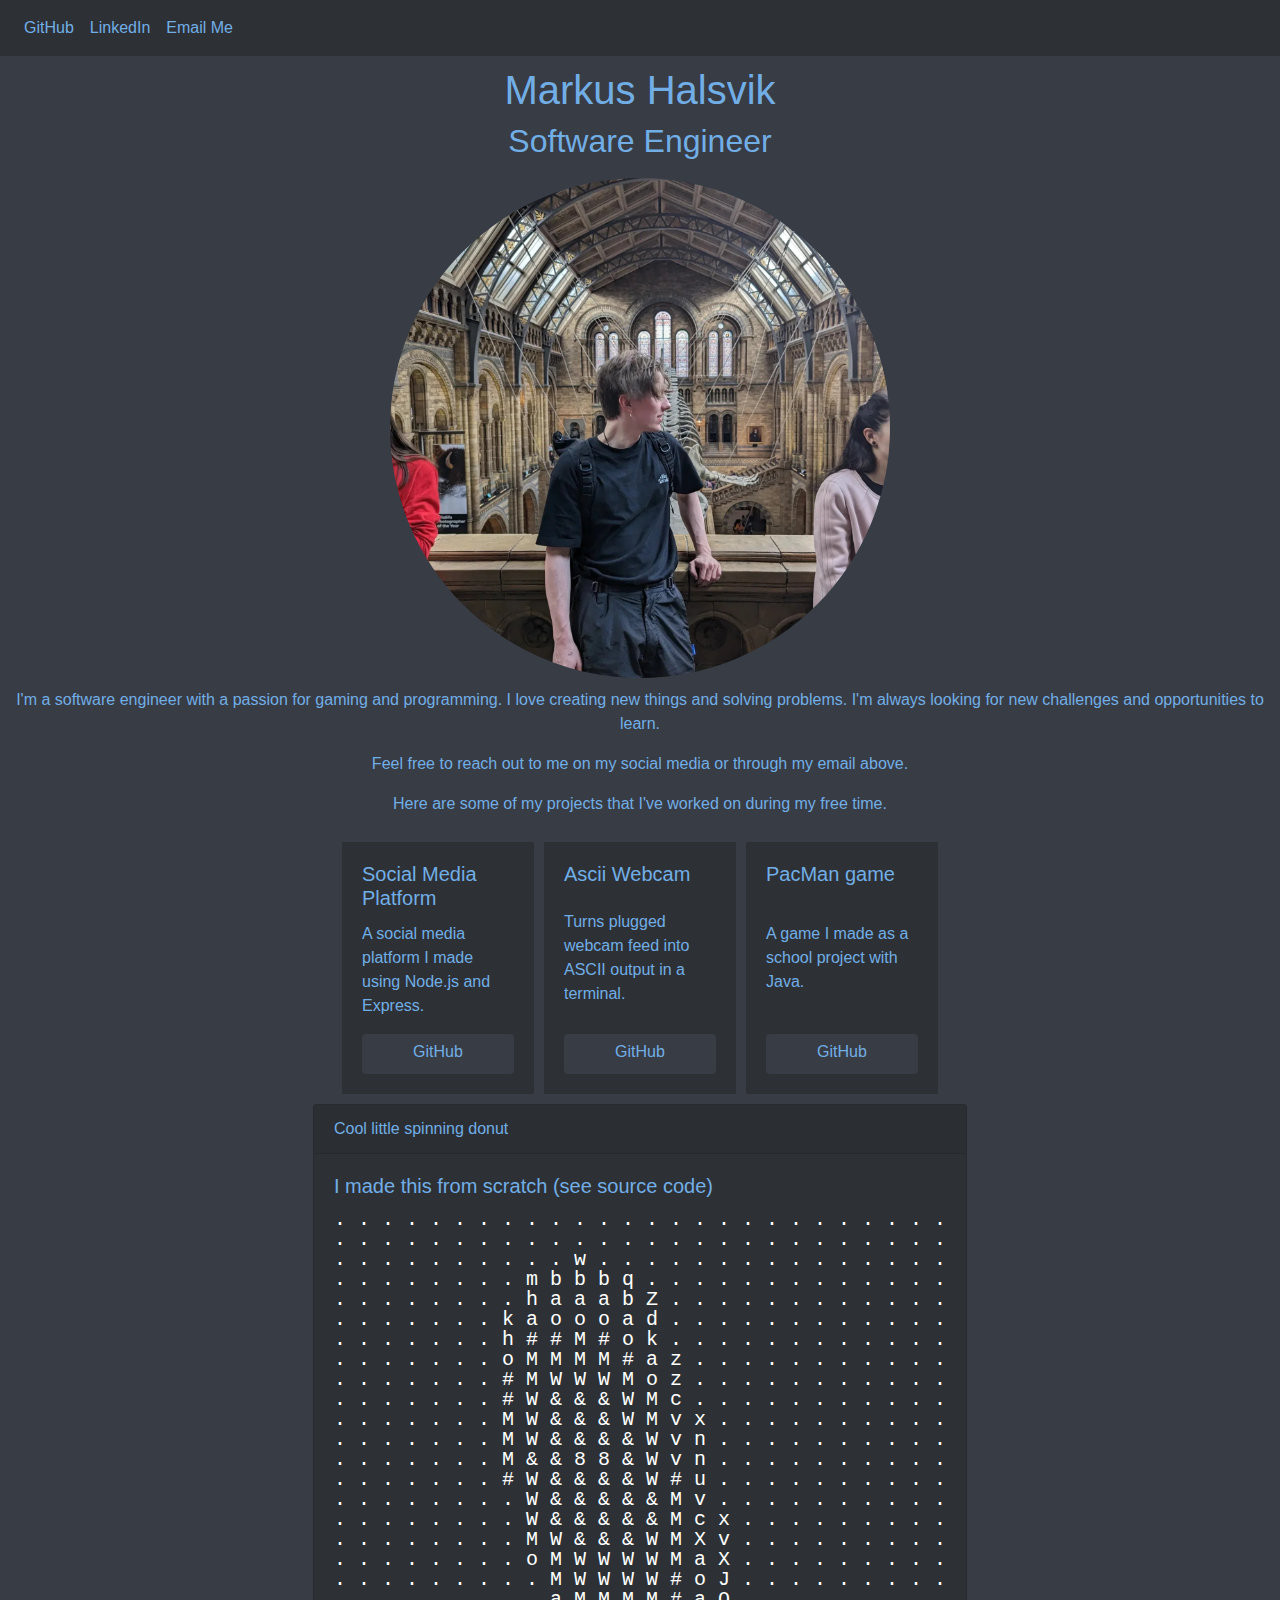
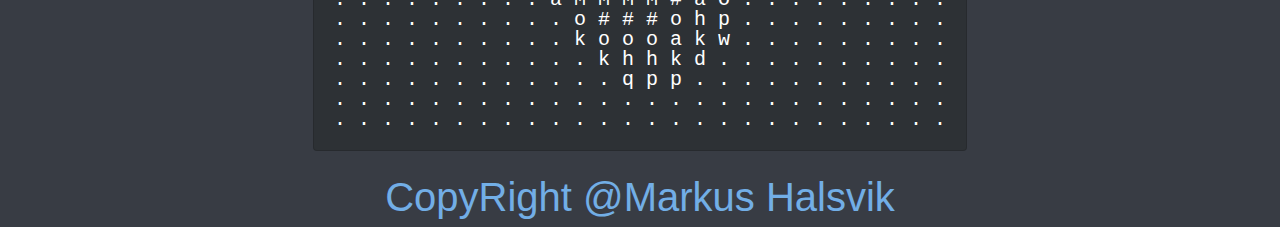
==== commit fe2244a8: "Ready-to-use portfolio" ====
--- a/index.html
+++ b/index.html
@@ -22,7 +22,7 @@
                   <a class="nav-link" href="https://www.linkedin.com/in/markus-halsvik-851790248/" target="_blank">LinkedIn</a>
                 </li>
                 <li class="nav-item">
-                  <a class="nav-link" href="mailto:Mhalsvik@gmail.com">Email me</a>
+                  <a class="nav-link" href="mailto:Mhalsvik@gmail.com">Email Me</a>
                 </li>
               </ul>
             </div>
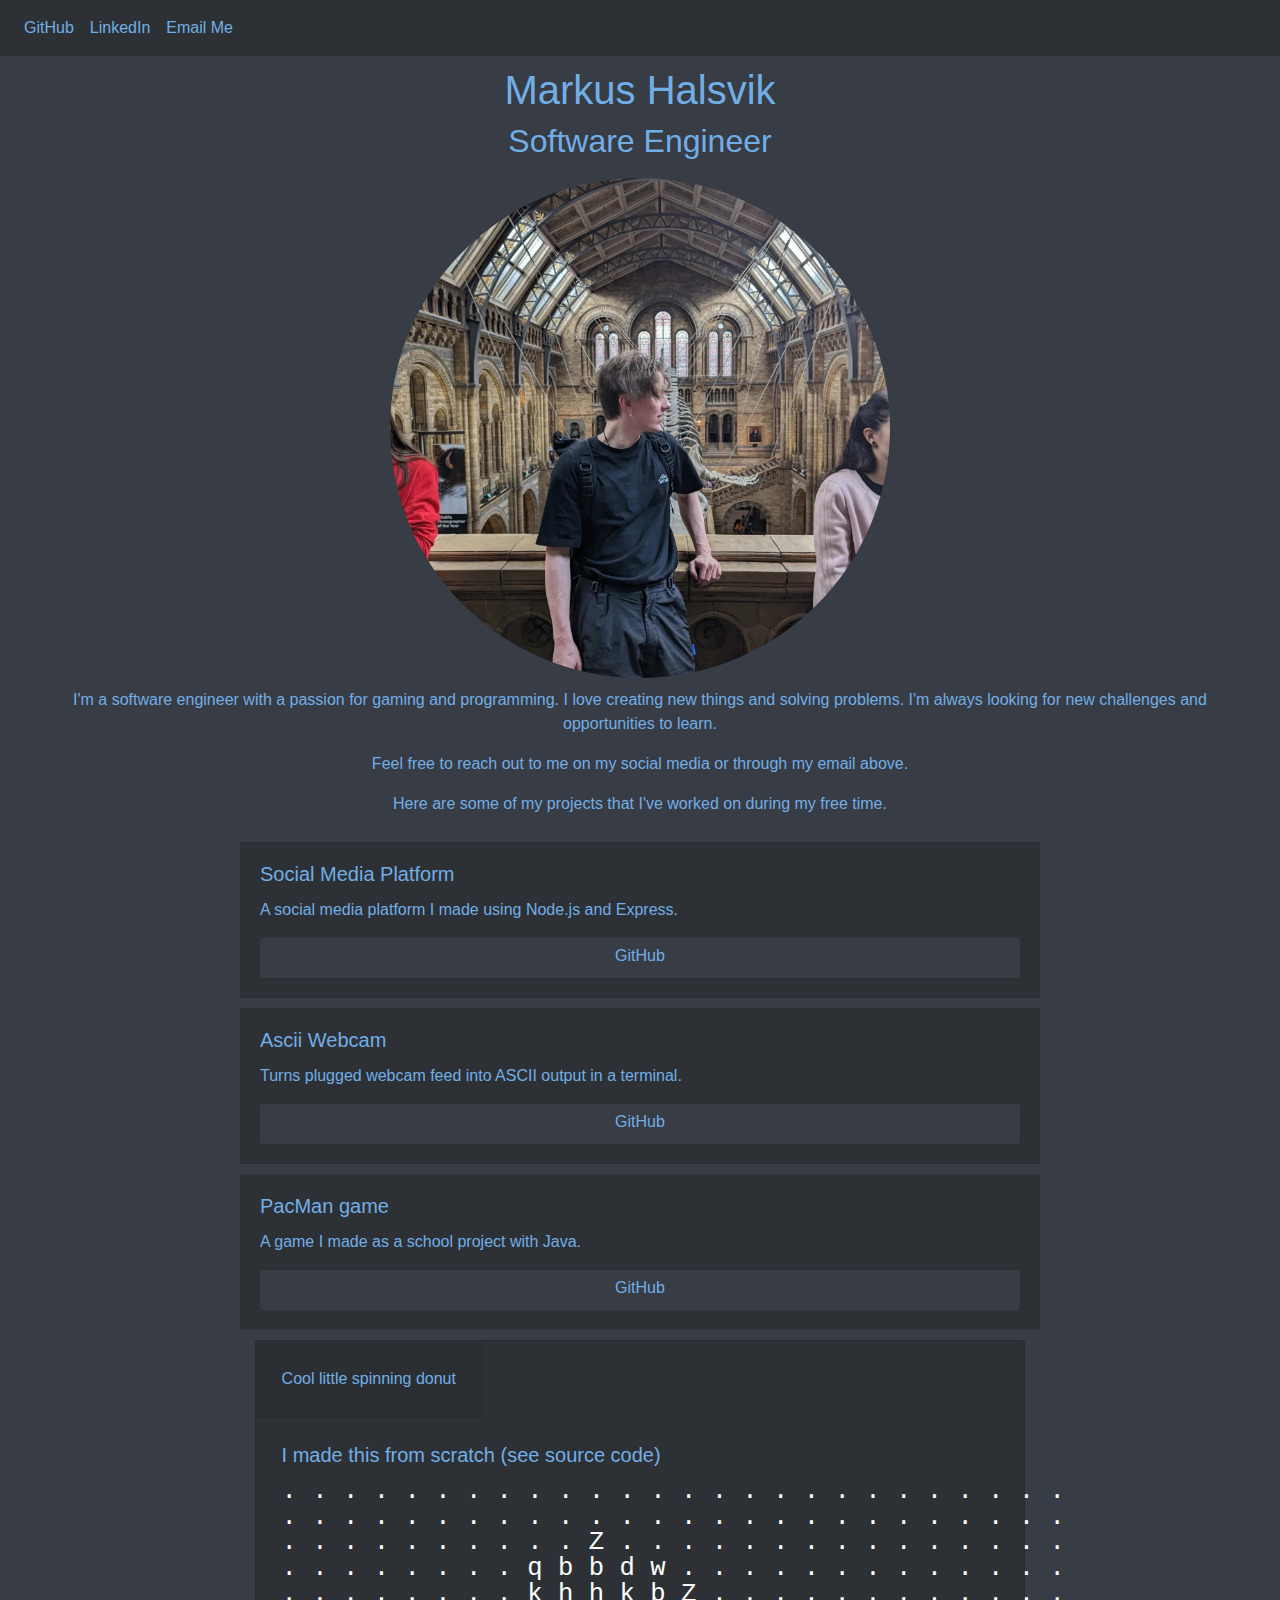
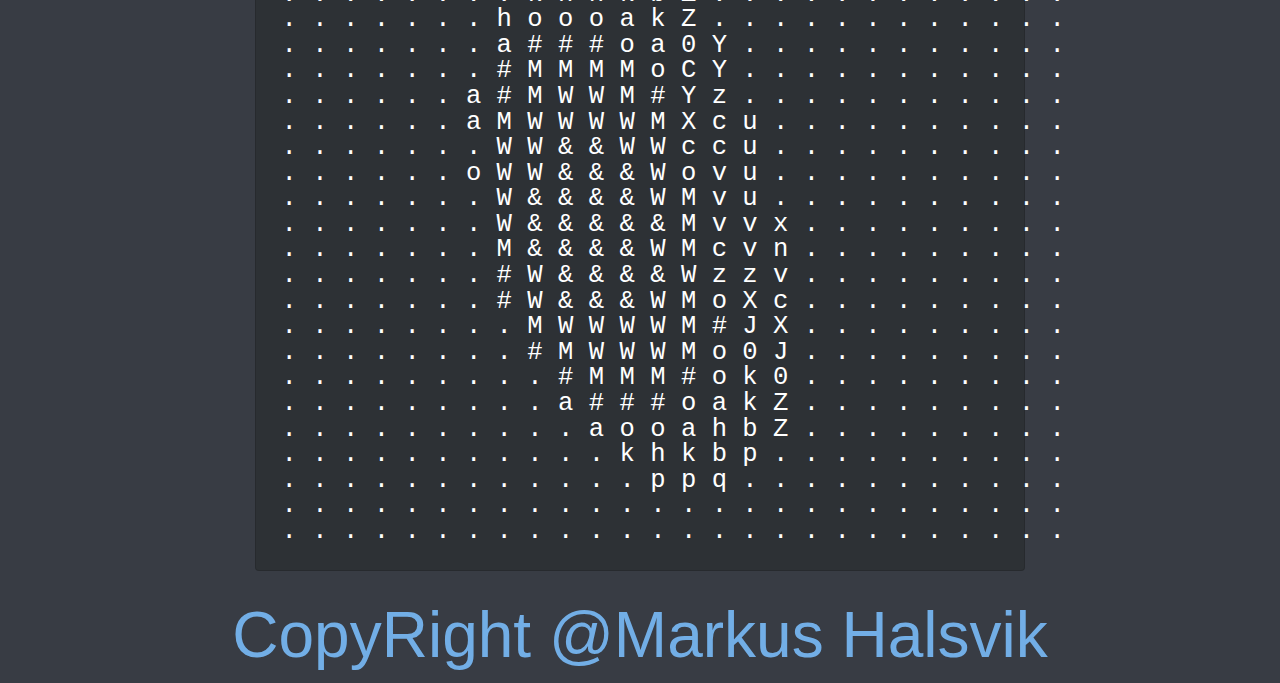
==== commit c87827f2: "updated for phone" ====
--- a/index.html
+++ b/index.html
@@ -60,8 +60,8 @@
           <div class="card text-white bg-dark mb-3" id="torus" style="width: 54rem;">
             <div class="card-header">Cool little spinning donut</div>
             <div class="card-body">
-            <h5 class="card-title">I made this from scratch (see <a href="torus.js" target="_blank">source code</a>)</h5>
-            <p class="card-text" id="torus-text"></p>
+              <h5 class="card-title">I made this from scratch (see <a href="torus.js" target="_blank">source code</a>)</h5>
+              <p class="card-text" id="torus-text"></p>
             </div>
           </div>
         </div>
--- a/style.css
+++ b/style.css
@@ -20,31 +20,27 @@
     margin-top: 10px;
     margin-bottom: 10px;
     text-align: center;
+    padding-left: 5vw;
+    padding-right: 5vw;
 }
 
 #me img {
     margin: auto;
     max-height: 500px;
+    width: 80vw;
+    max-width: fit-content;
     margin-top: 10px;
     margin-bottom: 10px;
 }
 
 #projects {
     display: grid;
-    grid-template-columns: repeat(3, 15vw);
-    grid-template-rows: repeat(2, fit-content);
+    grid-template-columns: repeat(1, minmax(50vw, 800px));
+    grid-template-rows: repeat(3, 1fr);
     gap: 10px;
     width: calc(90vw + 50px) !important;
     justify-content: center;
 }
-
-/* #work {
-    grid-row: span 2;
-    grid-column: span 3;
-    width: 100% !important;
-    height: 100% !important;
-    background-color:rgb(45, 49, 53) !important;
-} */
 
 .project-card {
     width: 100% !important;
@@ -76,7 +72,25 @@
     background-color:rgb(45, 49, 53) !important;
 }
 
+#torus div {
+    padding: calc(60vw / 30);
+    width: fit-content;
+    height: fit-content;
+}
+
+#torus .card-body {
+    width: 60vw !important;
+}
+
+#torus h5 {
+    width: 100% !important;
+}
+
 #torus-text {
+    font-size: calc(60vw / 30) !important;
+    line-height: calc(60vw / 30) !important;
+    width: 100%;
+    height: fit-content;
     font-family: monospace;
     color: white !important;
     white-space: pre;
@@ -88,53 +102,18 @@
 }
 
 footer {
-    /* align-content: flex-end; */
-    font-size: 40px;
+    font-size: 5vw;
 }
 
 #dhops {
     display: none;
 }
 
-@media (max-width: 1800px) {
-    #dhops {
-        display: none;
-    }
-
-    footer {
-        margin: 0 auto;
-    }
-
-    .container {
-        grid-template-columns: repeat(3, minmax(fit-content, 25vw));
-        grid-template-rows: repeat(3, minmax(fit-content, 20vh));
-        width: calc(45vw + 20px) !important;
-    }
-
-    #work {
-        grid-row: span 1;
-        grid-column: span 3;
-        width: 100% !important;
-        height: 100% !important;
-    }
-}
-
 @media (max-width: 991px) {
-    .container {
-        grid-template-columns: repeat(2, minmax(fit-content, 25vw));
-        grid-template-rows: repeat(4, minmax(fit-content, 20vh));
-        width: calc(45vw + 20px) !important;
-    }
-
-    #work {
-        grid-row: span 1;
-        grid-column: span 2;
-    }
-
     .navbar-toggler {
         height: 60px;
-        width: 80px;
-    }
+            width: 80px;
+        }
 
     .navbar-brand {
         font-size: 50px;
@@ -148,3 +127,17 @@
         font-size: 25px;
     }
 }
+
+@media (max-width: 700px) {
+    #projects {
+        grid-template-columns: 90vw !important;
+        grid-template-rows: repeat(3, fit-content);
+    }
+}
+
+@media (max-width: 425px) {
+
+    p {
+        font-size: 1.5rem !important;
+    }
+}